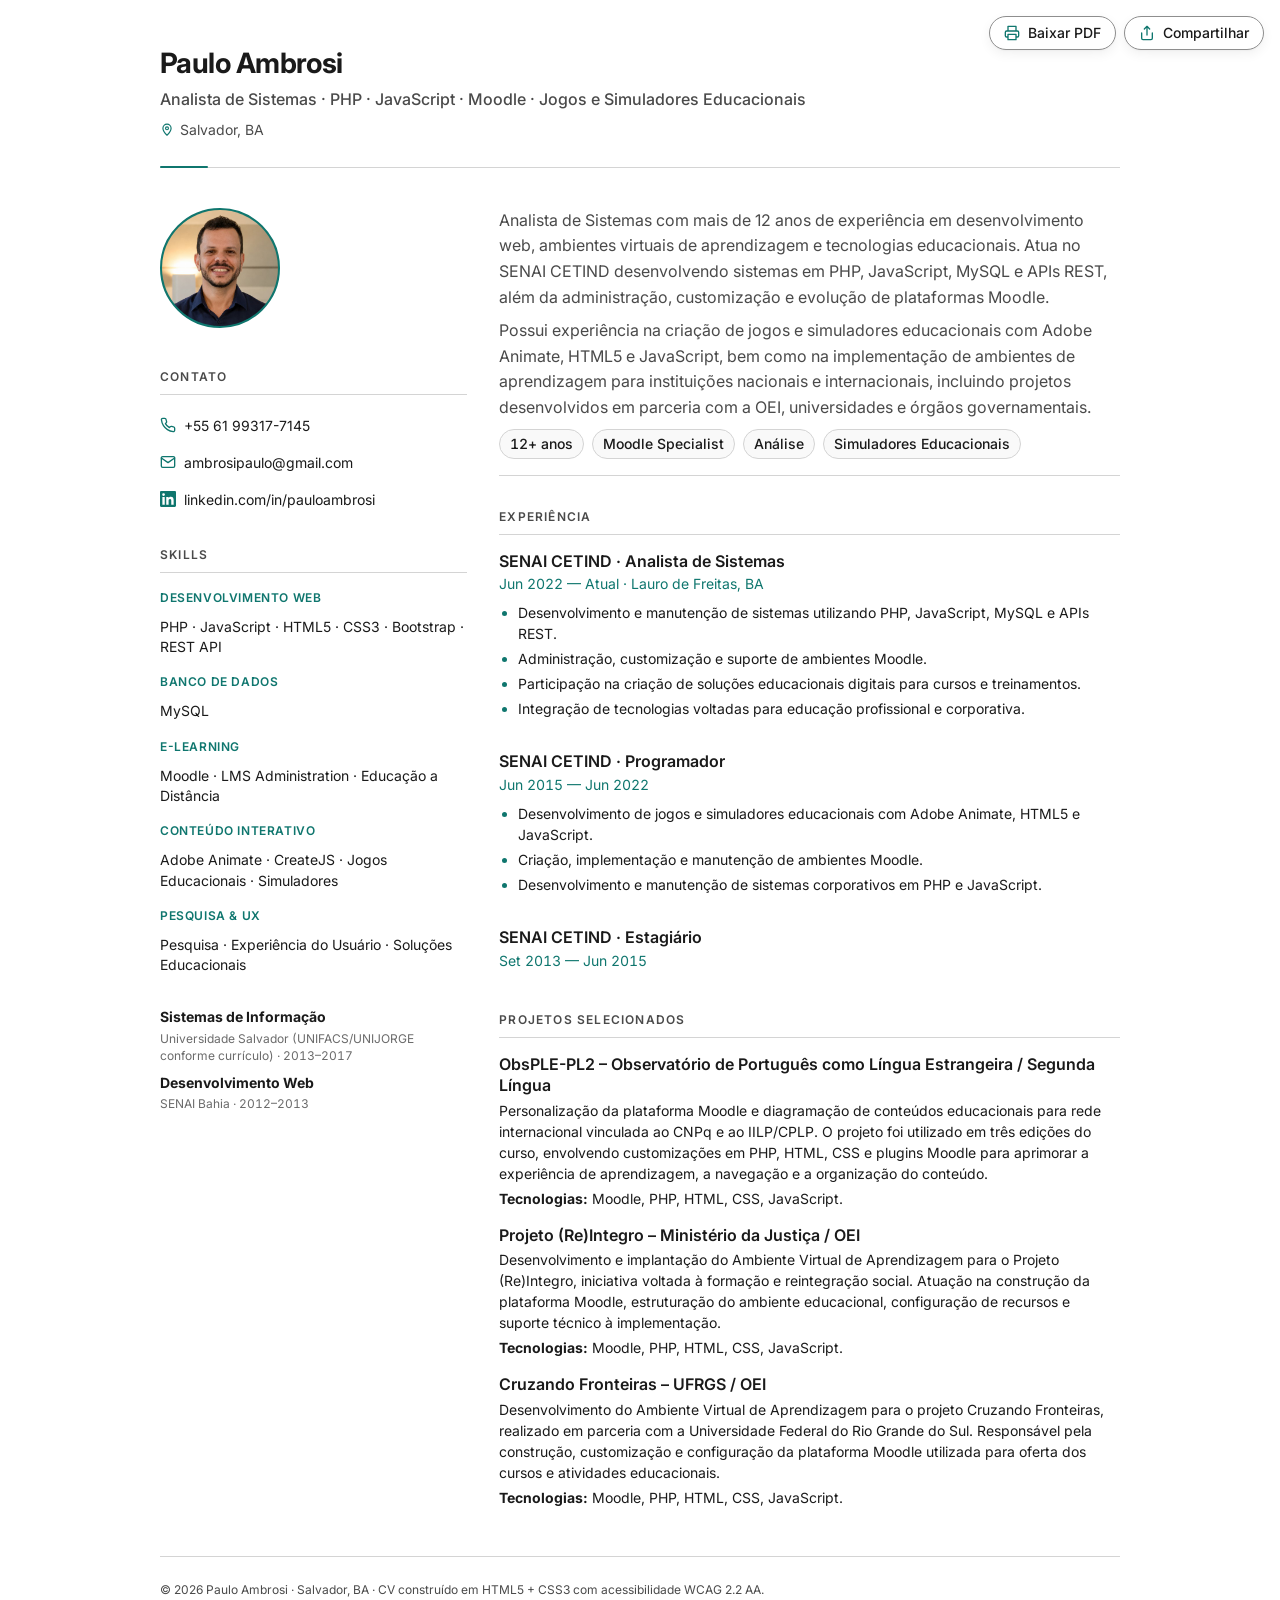
==== paulo/index.html @ 86cc9936 "commit paulo" ====
<!DOCTYPE html>
<html lang="pt-BR">

<head>
  <meta charset="UTF-8">
  <meta name="viewport" content="width=device-width, initial-scale=1">
  <title>Paulo Ambrosi — Analista de Sistemas · PHP · JavaScript · Moodle · Simuladores Educacionais</title>
  <meta name="description"
    content="Currículo de aulo Ambrosi — Analista de Sistemas · PHP · JavaScript · Moodle · Simuladores Educacionais - Salvador - Bahia">
  <meta name="author" content="Paulo Ambrosi">
  <meta name="theme-color" content="#0F766E">

  <link rel="canonical" href="https://ambrosi.top/paulo">
  <link rel="icon" type="image/svg+xml" href="assets/favicon.svg">

  <!-- Open Graph -->
  <meta property="og:type" content="profile">
  <meta property="og:title" content="Paulo Ambrosi — Analista de Sistemas · PHP · JavaScript · Moodle">
  <meta property="og:description"
    content="Analista de Sistemas especializado em desenvolvimento web, Moodle, jogos e simuladores educacionais.">
  <meta property="og:url" content="https://ambrosi.top/paulo">
  <meta property="og:image" content=https://ambrosi.top/paulo/assets/og-image.png">
  <meta property="og:image:width" content="1200">
  <meta property="og:image:height" content="630">
  <meta property="og:image:alt"
    content="Bené Aragão — Designer Sênior de Produto. UX/UI, IA aplicada e acessibilidade certificada pelo W3Cx.">
  <meta property="og:locale" content="pt_BR">
  <meta property="profile:first_name" content="Paulo">
  <meta property="profile:last_name" content="Ambrosi">

  <!-- Twitter -->
  <meta name="twitter:card" content="summary_large_image">
  <meta name="twitter:title" content="Bené Aragão — Designer Sênior de Produto">
  <meta name="twitter:description"
    content="20+ anos em UX/UI, acessibilidade certificada (W3Cx) e IA aplicada. Brasília, DF.">
  <meta name="twitter:image" content="https://ambrosi.top/paulo/assets/og-image.png">
  <meta name="twitter:image:alt" content="Paulo Ambrosi — Analista de Sistemas · PHP · JavaScript · Moodle">

  <!-- Schema.org Person -->
  <script type="application/ld+json">
  {
  "@context": "https://schema.org",
  "@type": "Person",
  "name": "Paulo Ambrosi",
  "jobTitle": "Analista de Sistemas",
  "description": "Analista de Sistemas com mais de 12 anos de experiência em PHP, JavaScript, MySQL, Moodle e tecnologias educacionais.",
  "email": "mailto:ambrosipaulo@gmail.com",
  "sameAs": [
    "https://www.linkedin.com/in/pauloambrosi"
  ],
  "address": {
    "@type": "PostalAddress",
    "addressLocality": "Salvador",
    "addressRegion": "BA",
    "addressCountry": "BR"
  },
  "knowsAbout": [
    "PHP",
    "JavaScript",
    "MySQL",
    "Moodle",
    "HTML5",
    "Adobe Animate",
    "Educação a Distância",
    "Jogos Educacionais",
    "Simuladores Educacionais",
    "REST API"
  ]
}
  </script>

  <!-- Fonts -->
  <link rel="preconnect" href="https://fonts.googleapis.com">
  <link rel="preconnect" href="https://fonts.gstatic.com" crossorigin>
  <link rel="stylesheet"
    href="https://fonts.googleapis.com/css2?family=Inter:wght@400;500;600;700&family=JetBrains+Mono:wght@400&display=swap">

  <link rel="stylesheet" href="styles.css?v=20260601">
</head>

<body>
  <a class="skip-link" href="#main-content">Pular para o conteúdo principal</a>

  <div class="page-actions">
    <button type="button" class="action-btn action-print" onclick="window.print()"
      aria-label="Imprimir ou salvar este currículo como PDF">
      <svg class="icon" aria-hidden="true" focusable="false" viewBox="0 0 24 24" width="16" height="16">
        <path fill="none" stroke="currentColor" stroke-width="2" stroke-linecap="round" stroke-linejoin="round"
          d="M6 9V2h12v7M6 18H4a2 2 0 0 1-2-2v-5a2 2 0 0 1 2-2h16a2 2 0 0 1 2 2v5a2 2 0 0 1-2 2h-2M6 14h12v8H6z" />
      </svg>
      <span>Baixar PDF</span>
    </button>

    <button type="button" class="action-btn action-share" aria-label="Compartilhar este currículo">
      <svg class="icon" aria-hidden="true" focusable="false" viewBox="0 0 24 24" width="16" height="16">
        <path fill="none" stroke="currentColor" stroke-width="2" stroke-linecap="round" stroke-linejoin="round"
          d="M4 12v8a2 2 0 0 0 2 2h12a2 2 0 0 0 2-2v-8M16 6l-4-4-4 4M12 2v13" />
      </svg>
      <span>Compartilhar</span>
    </button>

    <span class="action-feedback" id="share-feedback" role="status" aria-live="polite"></span>
  </div>

  <div class="page">
    <header class="header">
      <h1 class="header__name">
        Paulo Ambrosi
      </h1>
      <p class="header__headline">
        Analista de Sistemas · PHP · JavaScript · Moodle · Jogos e Simuladores Educacionais
      </p>
      <p class="header__location">
        <svg class="icon" aria-hidden="true" focusable="false" viewBox="0 0 24 24" width="14" height="14">
          <path fill="none" stroke="currentColor" stroke-width="2" stroke-linecap="round" stroke-linejoin="round"
            d="M12 21s-7-6.5-7-12a7 7 0 1 1 14 0c0 5.5-7 12-7 12z" />
          <circle cx="12" cy="9" r="2.5" fill="none" stroke="currentColor" stroke-width="2" />
        </svg>
        Salvador, BA
      </p>
    </header>

    <div class="layout">
      <aside class="sidebar" aria-label="Informações de contato, credenciais e formação">

        <div class="profile">
          <span class="profile__initials" aria-hidden="true">PA</span> <img class="profile__photo"
            src="assets/profile.jpg" alt="Foto de Bené Aragão" width="120" height="120" loading="eager" decoding="async"
            onerror="this.remove()">
        </div>

        <section class="block" aria-labelledby="contato-title">
          <h2 id="contato-title" class="block__title">Contato</h2>
          <ul class="contact-list">
            <li>
              <a href="tel:+5561993177145" class="contact-link">
                <svg class="icon" aria-hidden="true" focusable="false" viewBox="0 0 24 24" width="16" height="16">
                  <path fill="none" stroke="currentColor" stroke-width="2" stroke-linecap="round"
                    stroke-linejoin="round"
                    d="M22 16.92v3a2 2 0 0 1-2.18 2 19.79 19.79 0 0 1-8.63-3.07 19.5 19.5 0 0 1-6-6 19.79 19.79 0 0 1-3.07-8.67A2 2 0 0 1 4.11 2h3a2 2 0 0 1 2 1.72c.13.96.36 1.9.7 2.81a2 2 0 0 1-.45 2.11L8.09 9.91a16 16 0 0 0 6 6l1.27-1.27a2 2 0 0 1 2.11-.45c.91.34 1.85.57 2.81.7A2 2 0 0 1 22 16.92z" />
                </svg>
                <span>+55 61 99317-7145</span>
              </a>
            </li>
            <li>
              <a href="mailto:ambrosipaulo@gmail.com" class="contact-link">
                <svg class="icon" aria-hidden="true" focusable="false" viewBox="0 0 24 24" width="16" height="16">
                  <path fill="none" stroke="currentColor" stroke-width="2" stroke-linecap="round"
                    stroke-linejoin="round"
                    d="M4 4h16c1.1 0 2 .9 2 2v12c0 1.1-.9 2-2 2H4c-1.1 0-2-.9-2-2V6c0-1.1.9-2 2-2z" />
                  <polyline fill="none" stroke="currentColor" stroke-width="2" stroke-linecap="round"
                    stroke-linejoin="round" points="22,6 12,13 2,6" />
                </svg>
                <span>ambrosipaulo@gmail.com</span>
              </a>
            </li>
            <li>
              <a href="https://www.linkedin.com/in/pauloambrosi" class="contact-link" target="_blank"
                rel="noopener noreferrer" aria-label="LinkedIn de Bené Aragão (abre em nova aba)">
                <svg class="icon" aria-hidden="true" focusable="false" viewBox="0 0 24 24" width="16" height="16">
                  <path fill="currentColor"
                    d="M20.45 20.45h-3.55v-5.56c0-1.33-.03-3.04-1.85-3.04-1.85 0-2.14 1.45-2.14 2.94v5.66H9.36V9h3.41v1.56h.05c.48-.9 1.64-1.85 3.37-1.85 3.6 0 4.27 2.37 4.27 5.45v6.29zM5.34 7.43a2.06 2.06 0 1 1 0-4.13 2.06 2.06 0 0 1 0 4.13zM7.12 20.45H3.56V9h3.56v11.45zM22.22 0H1.77C.79 0 0 .77 0 1.72v20.56C0 23.23.79 24 1.77 24h20.45c.98 0 1.78-.77 1.78-1.72V1.72C24 .77 23.2 0 22.22 0z" />
                </svg>
                <span>linkedin.com/in/pauloambrosi</span>
              </a>
            </li>

          </ul>
        </section>



        <section class="block" aria-labelledby="skills-title">
          <h2 id="skills-title" class="block__title">Skills</h2>
          <dl class="skills">

            <dt>Desenvolvimento Web</dt>
            <dd>PHP · JavaScript · HTML5 · CSS3 · Bootstrap · REST API</dd>

            <dt>Banco de Dados</dt>
            <dd>MySQL</dd>

            <dt>E-learning</dt>
            <dd>Moodle · LMS Administration · Educação a Distância</dd>

            <dt>Conteúdo Interativo</dt>
            <dd>Adobe Animate · CreateJS · Jogos Educacionais · Simuladores</dd>

            <dt>Pesquisa & UX</dt>
            <dd>Pesquisa · Experiência do Usuário · Soluções Educacionais</dd>

          </dl>
        </section>


        <ul class="plain-list">


          <li>
            <strong>Sistemas de Informação</strong>
            <span class="muted">Universidade Salvador (UNIFACS/UNIJORGE conforme currículo) · 2013–2017</span>
          </li>

          <li>
            <strong>Desenvolvimento Web</strong>
            <span class="muted">SENAI Bahia · 2012–2013</span>
          </li>

        </ul>
      </aside>

      <main id="main-content" class="main" tabindex="-1">

        <section class="tagline" aria-label="Resumo profissional">
          <p>
            Analista de Sistemas com mais de 12 anos de experiência em desenvolvimento web, ambientes virtuais de
            aprendizagem e tecnologias educacionais. Atua no SENAI CETIND desenvolvendo sistemas em PHP, JavaScript,
            MySQL e APIs REST, além da administração, customização e evolução de plataformas Moodle.
          </p>

          <p>
            Possui experiência na criação de jogos e simuladores educacionais com Adobe Animate, HTML5 e JavaScript, bem
            como na implementação de ambientes de aprendizagem para instituições nacionais e internacionais, incluindo
            projetos desenvolvidos em parceria com a OEI, universidades e órgãos governamentais.
          </p>
          <p class="tagline__highlights">
            <span>12+ anos</span>
            <span aria-hidden="true" class="tagline__sep">·</span>
            <span>Moodle Specialist</span>
             <span aria-hidden="true" class="tagline__sep">·</span>
            <span>Análise</span>
            <span aria-hidden="true" class="tagline__sep">·</span>
            <span>Simuladores Educacionais</span>
          </p>
        </section>

        <section class="experience" aria-labelledby="experiencia-title">
          <h2 id="experiencia-title" class="section-title">Experiência</h2>

          <article class="job">
            <header class="job__header">
              <h3 class="job__title">
                SENAI CETIND · Analista de Sistemas
              </h3>

              <p class="job__meta">
                Jun 2022 — Atual · Lauro de Freitas, BA
              </p>
            </header>

            <ul class="job__bullets">
              <li>Desenvolvimento e manutenção de sistemas utilizando PHP, JavaScript, MySQL e APIs REST.</li>
              <li>Administração, customização e suporte de ambientes Moodle.</li>
              <li>Participação na criação de soluções educacionais digitais para cursos e treinamentos.</li>
              <li>Integração de tecnologias voltadas para educação profissional e corporativa.</li>
            </ul>
          </article>

          <article class="job">
            <header class="job__header">
              <h3 class="job__title">
                SENAI CETIND · Programador
              </h3>

              <p class="job__meta">
                Jun 2015 — Jun 2022
              </p>
            </header>

            <ul class="job__bullets">
              <li>Desenvolvimento de jogos e simuladores educacionais com Adobe Animate, HTML5 e JavaScript.</li>
              <li>Criação, implementação e manutenção de ambientes Moodle.</li>
              <li>Desenvolvimento e manutenção de sistemas corporativos em PHP e JavaScript.</li>
            </ul>
          </article>

          <article class="job">
            <header class="job__header">
              <h3 class="job__title">
                SENAI CETIND · Estagiário
              </h3>

              <p class="job__meta">
                Set 2013 — Jun 2015
              </p>
            </header>
          </article>


        </section>

        <section class="projects" aria-labelledby="projetos-title">
          <h2 id="projetos-title" class="section-title">Projetos Selecionados</h2>

          <article class="project">
            <h3 class="project__title">
              ObsPLE-PL2 – Observatório de Português como Língua Estrangeira / Segunda Língua
            </h3>

            <p>
              Personalização da plataforma Moodle e diagramação de conteúdos educacionais para rede internacional
              vinculada ao CNPq e ao IILP/CPLP. O projeto foi utilizado em três edições do curso, envolvendo
              customizações em PHP, HTML, CSS e plugins Moodle para aprimorar a experiência de aprendizagem, a navegação
              e a organização do conteúdo.
            </p>

            <p>
              <strong>Tecnologias:</strong> Moodle, PHP, HTML, CSS, JavaScript.
            </p>
          </article>

          <article class="project">
            <h3 class="project__title">
              Projeto (Re)Integro – Ministério da Justiça / OEI
            </h3>

            <p>
              Desenvolvimento e implantação do Ambiente Virtual de Aprendizagem para o Projeto (Re)Integro, iniciativa
              voltada à formação e reintegração social. Atuação na construção da plataforma Moodle, estruturação do
              ambiente educacional, configuração de recursos e suporte técnico à implementação.
            </p>

            <p>
              <strong>Tecnologias:</strong> Moodle, PHP, HTML, CSS, JavaScript.
            </p>
          </article>

          <article class="project">
            <h3 class="project__title">
              Cruzando Fronteiras – UFRGS / OEI
            </h3>

            <p>
              Desenvolvimento do Ambiente Virtual de Aprendizagem para o projeto Cruzando Fronteiras, realizado em
              parceria com a Universidade Federal do Rio Grande do Sul. Responsável pela construção, customização e
              configuração da plataforma Moodle utilizada para oferta dos cursos e atividades educacionais.
            </p>

            <p>
              <strong>Tecnologias:</strong> Moodle, PHP, HTML, CSS, JavaScript.
            </p>
          </article>
        </section>


      </main>
    </div>

    <footer class="footer">
      <p>© <span id="year">2026</span> Paulo Ambrosi · Salvador, BA · CV construído em HTML5 + CSS3 com acessibilidade
        WCAG 2.2 AA.</p>
    </footer>
  </div>

  <script>
    document.getElementById('year').textContent = new Date().getFullYear();

    // Compartilhar: Web Share API nativo, com fallback para copiar o link.
    (function () {
      var btn = document.querySelector('.action-share');
      var feedback = document.getElementById('share-feedback');
      if (!btn || !feedback) return;
      var timer;

      function announce(msg) {
        feedback.textContent = msg;
        feedback.classList.add('is-visible');
        clearTimeout(timer);
        timer = setTimeout(function () {
          feedback.classList.remove('is-visible');
        }, 3000);
      }

      btn.addEventListener('click', function () {
        var url = window.location.href;
        var data = { title: document.title, text: 'Currículo de Paulo Ambrosi', url: url };

        if (navigator.share) {
          navigator.share(data).catch(function () { /* usuário cancelou */ });
          return;
        }
        if (navigator.clipboard && navigator.clipboard.writeText) {
          navigator.clipboard.writeText(url).then(
            function () { announce('Link copiado!'); },
            function () { announce('Copie o link na barra de endereços'); }
          );
          return;
        }
        announce('Copie o link na barra de endereços');
      });
    })();
  </script>

  <!-- Cloudflare Web Analytics · cookieless, sem banner LGPD -->

</body>

</html>
---- paulo/styles.css ----
/* =============================================================
   Bené Aragão · CV
   HTML5 + CSS3 puro, sem dependências.
   Sistema de tokens via CSS variables · WCAG 2.2 AA validado.
   ============================================================= */

:root {
  /* Cores — contraste validado sobre #FFFFFF (WebAIM / WCAG 1.4.3) */
  --ink-primary:   #1A1A1A; /* 17.40:1 vs #FFF — AAA */
  --ink-secondary: #4A4A4A; /* 8.86:1 vs #FFF — AAA */
  --ink-tertiary:  #6B6B6B; /* 5.33:1 vs #FFF — AA, meta-info legível */
  --accent:        #0F766E; /* teal · 5.47:1 vs #FFF — AA normal text */
  --bg:            #FFFFFF;
  --bg-subtle:     #F9F9F9;
  --border:        #D4D4D4; /* 1.48:1 — APENAS divisores decorativos (isentos de 1.4.11) */
  --border-strong: #8E8E8E; /* 3.28:1 vs #FFF — bordas de componentes interativos (1.4.11 AA) */

  /* Tipografia */
  --font-sans: 'Inter', -apple-system, BlinkMacSystemFont, 'Segoe UI', system-ui, sans-serif;
  --font-mono: 'JetBrains Mono', 'IBM Plex Mono', Consolas, monospace;

  /* Tamanhos */
  --text-xs:   0.75rem;   /* 12 */
  --text-sm:   0.875rem;  /* 14 */
  --text-base: 1rem;      /* 16 */
  --text-lg:   1.125rem;  /* 18 */
  --text-xl:   1.5rem;    /* 24 */
  --text-2xl:  1.75rem;   /* 28 */

  /* Espaçamento — baseline 8pt */
  --space-1:  0.5rem;
  --space-2:  1rem;
  --space-3:  1.5rem;
  --space-4:  2rem;
  --space-5:  2.5rem;
  --space-6:  3rem;
  --space-8:  4rem;
  --space-16: 8rem;

  /* Bordas */
  --radius-sm: 4px;
  --radius-md: 8px;

  /* Layout */
  --container-max: 1024px;
  --sidebar-ratio: 32%;
  --main-ratio:    64%;
  --gap:           var(--space-4);
}

/* Reset enxuto ============================================== */
*,
*::before,
*::after { box-sizing: border-box; }

html { -webkit-text-size-adjust: 100%; }

body {
  margin: 0;
  font-family: var(--font-sans);
  font-size: var(--text-base);
  line-height: 1.5;
  color: var(--ink-primary);
  background: var(--bg);
  -webkit-font-smoothing: antialiased;
  -moz-osx-font-smoothing: grayscale;
  text-rendering: optimizeLegibility;
  font-feature-settings: "kern" 1, "liga" 1, "calt" 1;
  font-kerning: normal;
}

/* Numerais tabulares em metadados (datas, contagens) */
.job__meta,
.badge__meta,
.muted,
.tagline__highlights {
  font-feature-settings: "tnum" 1, "kern" 1;
  font-variant-numeric: tabular-nums;
}

img, svg { display: block; max-width: 100%; }

a {
  color: var(--accent);
  text-decoration-thickness: 1px;
  text-underline-offset: 2px;
}
a:hover { text-decoration-thickness: 2px; }

ul { padding: 0; margin: 0; list-style: none; }

/* Foco visível padronizado ================================= */
:focus { outline: 2px solid var(--accent); outline-offset: 2px; }
:focus:not(:focus-visible) { outline: none; }
:focus-visible {
  outline: 2px solid var(--accent);
  outline-offset: 2px;
  border-radius: var(--radius-sm);
}

/* Utilidades ================================================ */
.visually-hidden {
  position: absolute;
  width: 1px; height: 1px;
  margin: -1px; padding: 0;
  overflow: hidden;
  clip: rect(0 0 0 0);
  white-space: nowrap;
  border: 0;
}

.muted { color: var(--ink-tertiary); }

/* Skip link ================================================= */
.skip-link {
  position: absolute;
  top: -100px;
  left: var(--space-2);
  background: var(--accent);
  color: #FFFFFF;
  padding: var(--space-1) var(--space-2);
  border-radius: var(--radius-sm);
  font-weight: 600;
  text-decoration: none;
  z-index: 1000;
  transition: top 0.15s ease-in;
}
.skip-link:focus {
  top: var(--space-1);
  outline: 3px solid var(--ink-primary);
  outline-offset: 2px;
}

/* Botões de ação flutuantes (PDF + compartilhar) ====== */
.page-actions {
  position: fixed;
  top: var(--space-2);
  right: var(--space-2);
  z-index: 100;
  display: flex;
  gap: var(--space-1);
}
.action-btn {
  display: inline-flex;
  align-items: center;
  gap: 0.5rem;
  padding: 0.5rem 0.875rem;
  background: var(--bg);
  color: var(--ink-primary);
  border: 1px solid var(--border-strong);
  border-radius: 999px;
  font-family: var(--font-sans);
  font-size: var(--text-sm);
  font-weight: 500;
  line-height: 1;
  cursor: pointer;
  box-shadow: 0 1px 2px rgba(0,0,0,0.04), 0 4px 12px rgba(0,0,0,0.06);
  transition: transform 0.12s ease, box-shadow 0.12s ease, border-color 0.12s ease, color 0.12s ease;
}
.action-btn:hover {
  transform: translateY(-1px);
  border-color: var(--accent);
  color: var(--accent);
  box-shadow: 0 2px 4px rgba(0,0,0,0.06), 0 8px 20px rgba(0,0,0,0.08);
}
.action-btn:active {
  transform: translateY(0);
}
.action-btn:focus-visible {
  outline: 2px solid var(--accent);
  outline-offset: 3px;
}
.action-btn .icon {
  color: var(--accent);
  flex-shrink: 0;
}

/* Feedback acessível do compartilhar (toast) */
.action-feedback {
  position: absolute;
  top: calc(100% + var(--space-1));
  right: 0;
  white-space: nowrap;
  background: var(--ink-primary);
  color: #FFFFFF;
  font-size: var(--text-xs);
  font-weight: 500;
  padding: 0.35rem 0.6rem;
  border-radius: var(--radius-sm);
  opacity: 0;
  transform: translateY(-4px);
  transition: opacity 0.15s ease, transform 0.15s ease;
  pointer-events: none;
}
.action-feedback.is-visible {
  opacity: 1;
  transform: translateY(0);
}

/* Container ================================================= */
.page {
  max-width: var(--container-max);
  margin: 0 auto;
  padding: var(--space-6) var(--space-4);
}

/* Header ==================================================== */
.header {
  position: relative;
  margin-bottom: var(--space-5);
  padding-bottom: var(--space-3);
  border-bottom: 1px solid var(--border);
}

/* Microdecoração: acento curto sobre a borda inferior */
.header::after {
  content: "";
  position: absolute;
  left: 0;
  bottom: -1px;
  width: 48px;
  height: 2px;
  background: var(--accent);
  border-radius: 2px;
}

.header__name {
  font-size: var(--text-2xl);
  font-weight: 700;
  letter-spacing: -0.02em;
  line-height: 1.1;
  margin: 0 0 var(--space-1);
  color: var(--ink-primary);
  font-feature-settings: "kern" 1, "ss01" 1;
}

.header__nickname {
  font-weight: 400;
  color: var(--ink-tertiary);
  margin-left: var(--space-1);
  font-size: var(--text-lg);
  letter-spacing: 0;
}

.header__headline {
  font-size: var(--text-base);
  font-weight: 500;
  color: var(--ink-secondary);
  margin: 0 0 var(--space-1);
}

.header__location {
  display: inline-flex;
  align-items: center;
  gap: 0.4em;
  font-size: var(--text-sm);
  color: var(--ink-secondary);
  margin: 0;
}

.header__location .icon { color: var(--accent); }

/* Layout 2 colunas ========================================= */
.layout {
  display: grid;
  grid-template-columns: var(--sidebar-ratio) 1fr;
  gap: var(--gap);
  align-items: start;
}

/* Sidebar =================================================== */
.sidebar {
  display: flex;
  flex-direction: column;
  gap: var(--space-4);
}

/* Profile (foto/avatar) ==================================== */
.profile {
  position: relative;
  width: 120px;
  height: 120px;
  border-radius: 50%;
  border: 2px solid var(--accent);
  background: var(--accent);
  overflow: hidden;
  display: flex;
  align-items: center;
  justify-content: center;
  margin: 0 0 var(--space-1);
  flex-shrink: 0;
}

.profile__initials {
  font-size: 2.5rem;
  font-weight: 600;
  letter-spacing: -0.02em;
  color: #FFFFFF;
  line-height: 1;
  user-select: none;
}

.profile__photo {
  position: absolute;
  inset: 0;
  width: 100%;
  height: 100%;
  object-fit: cover;
  display: block;
}

.block {
  margin: 0;
}

.block__title {
  font-size: var(--text-xs);
  font-weight: 600;
  text-transform: uppercase;
  letter-spacing: 0.1em;
  color: var(--ink-secondary);
  margin: 0 0 var(--space-2);
  padding-bottom: var(--space-1);
  border-bottom: 1px solid var(--border);
}

/* Contact list ============================================= */
.contact-list {
  display: flex;
  flex-direction: column;
  gap: var(--space-1);
}

.contact-link {
  display: inline-flex;
  align-items: center;
  gap: 0.6em;
  font-size: var(--text-sm);
  color: var(--ink-primary);
  text-decoration: none;
  padding: 4px 0;
  word-break: break-word;
}
.contact-link .icon {
  color: var(--accent);
  flex-shrink: 0;
}
.contact-link:hover span,
.contact-link:focus span {
  text-decoration: underline;
  text-underline-offset: 2px;
}

/* W3Cx badge =============================================== */
.badge {
  position: relative;
  border: 1px solid var(--accent);
  background: linear-gradient(180deg, var(--bg) 0%, var(--bg-subtle) 100%);
  padding: var(--space-2);
  border-radius: var(--radius-md);
  text-align: left;
  box-shadow: 0 1px 0 rgba(15, 118, 110, 0.04), inset 0 0 0 1px rgba(15, 118, 110, 0.04);
}

.badge__top {
  display: flex;
  align-items: center;
  gap: 0.5em;
  margin: 0 0 var(--space-1);
}

.badge__check {
  color: #FFFFFF;
  background: var(--accent);
  border-radius: 50%;
  padding: 2px;
  width: 18px;
  height: 18px;
  flex-shrink: 0;
  box-sizing: border-box;
}

.badge__label {
  font-size: var(--text-sm);
  font-weight: 600;
  color: var(--accent);
  letter-spacing: 0.05em;
}

.badge__code {
  font-family: var(--font-mono);
  font-size: var(--text-xs);
  color: var(--ink-secondary);
  margin: 0;
}

.badge__name {
  font-size: var(--text-sm);
  font-weight: 600;
  color: var(--ink-primary);
  margin: 4px 0 0;
}

.badge__meta {
  font-size: var(--text-xs);
  color: var(--ink-secondary);
  margin: 4px 0 0;
}

/* Skills (dl) ============================================== */
.skills {
  margin: 0;
  display: flex;
  flex-direction: column;
  gap: var(--space-1);
}

.skills dt {
  font-size: var(--text-xs);
  font-weight: 600;
  color: var(--accent);
  text-transform: uppercase;
  letter-spacing: 0.05em;
  margin-top: var(--space-1);
}
.skills dt:first-child { margin-top: 0; }

.skills dd {
  margin: 2px 0 0;
  font-size: var(--text-sm);
  line-height: 1.45;
  color: var(--ink-primary);
}

/* Plain list (cert / formação) ============================ */
.plain-list {
  display: flex;
  flex-direction: column;
  gap: var(--space-1);
}

.plain-list li {
  font-size: var(--text-sm);
  line-height: 1.45;
  color: var(--ink-primary);
}

.plain-list .muted {
  display: block;
  font-size: var(--text-xs);
  margin-top: 2px;
}

/* Main ===================================================== */
.main {
  display: flex;
  flex-direction: column;
  gap: var(--space-4);
}
.main:focus { outline: none; }

.tagline {
  font-size: var(--text-base);
  line-height: 1.6;
  color: var(--ink-secondary);
  padding: 0 0 var(--space-2);
  border-bottom: 1px solid var(--border);
}
.tagline p { margin: 0; }
.tagline p + p { margin-top: var(--space-1); }

.tagline__highlights {
  font-size: var(--text-sm);
  font-weight: 500;
  color: var(--ink-secondary);
  display: flex;
  flex-wrap: wrap;
  align-items: center;
  gap: 0.6em;
  line-height: 1.5;
  margin-top: var(--space-2);
}

.tagline__highlights > span:not(.tagline__sep) {
  display: inline-flex;
  align-items: center;
  padding: 0.25em 0.7em;
  background: var(--bg-subtle);
  border: 1px solid var(--border);
  border-radius: 999px;
  color: var(--ink-primary);
  font-weight: 500;
  white-space: nowrap;
}

.tagline__sep {
  display: none;
}

.section-title {
  font-size: var(--text-xs);
  font-weight: 600;
  text-transform: uppercase;
  letter-spacing: 0.1em;
  color: var(--ink-secondary);
  margin: 0 0 var(--space-2);
  padding-bottom: var(--space-1);
  border-bottom: 1px solid var(--border);
}

/* Experience =============================================== */
.experience {
  display: flex;
  flex-direction: column;
}

.job {
  margin-bottom: var(--space-3);
}
.job:last-child { margin-bottom: 0; }

.job__header { margin-bottom: var(--space-1); }

.job__title {
  font-size: var(--text-base);
  font-weight: 600;
  color: var(--ink-primary);
  margin: 0 0 2px;
  line-height: 1.3;
}

.job__sub {
  font-weight: 400;
  color: var(--ink-secondary);
}

.job__meta {
  font-size: var(--text-sm);
  color: var(--accent);
  margin: 0;
}

.job__bullets {
  list-style: disc;
  padding-left: 1.2em;
  margin: var(--space-1) 0;
}

.job__bullets li {
  font-size: var(--text-sm);
  line-height: 1.5;
  color: var(--ink-primary);
  margin-bottom: 4px;
}
.job__bullets li::marker { color: var(--accent); }

.job__stack {
  font-size: var(--text-xs);
  color: var(--ink-secondary);
  margin: var(--space-1) 0 0;
  font-family: var(--font-mono);
  line-height: 1.5;
}

.job__highlights {
  font-size: var(--text-sm);
  color: var(--ink-secondary);
  margin: var(--space-1) 0 0;
  line-height: 1.5;
}
.job__highlights .job__stack-label {
  color: var(--accent);
}

.job__stack-label {
  font-weight: 600;
  text-transform: uppercase;
  letter-spacing: 0.05em;
  color: var(--ink-secondary);
  margin-right: 4px;
}

/* Projects ================================================= */
.project {
  margin-bottom: var(--space-2);
}
.project:last-child { margin-bottom: 0; }

.project__title {
  font-size: var(--text-base);
  font-weight: 600;
  color: var(--ink-primary);
  margin: 0 0 2px;
  line-height: 1.3;
}

.project__title a {
  font-family: var(--font-mono);
  font-size: var(--text-sm);
  font-weight: 400;
  color: var(--accent);
}

.project p {
  font-size: var(--text-sm);
  line-height: 1.5;
  color: var(--ink-primary);
  margin: 4px 0 0;
}

/* Earlier career =========================================== */
.earlier__list {
  display: flex;
  flex-direction: column;
  gap: 4px;
}

.earlier__list li {
  font-size: var(--text-sm);
  line-height: 1.4;
  color: var(--ink-primary);
}

/* Footer =================================================== */
.footer {
  margin-top: var(--space-6);
  padding-top: var(--space-3);
  border-top: 1px solid var(--border);
  font-size: var(--text-xs);
  color: var(--ink-secondary);
}
.footer p { margin: 0; }

/* Responsive ================================================ */
@media (max-width: 768px) {
  .page { padding: var(--space-4) var(--space-2); }

  .header__name { font-size: var(--text-xl); }
  .header__nickname { font-size: var(--text-base); }

  .layout {
    grid-template-columns: 1fr;
    gap: var(--space-4);
  }

  .sidebar {
    order: -1;
    padding-bottom: var(--space-3);
    border-bottom: 1px solid var(--border);
  }

  .badge { text-align: left; }
}

/* Reduce motion ============================================= */
@media (prefers-reduced-motion: reduce) {
  *,
  *::before,
  *::after {
    transition: none !important;
    animation: none !important;
  }
}

/* PRINT — gera PDF em 1 página A4 via Ctrl/Cmd+P ============ */
@media print {
  @page {
    size: A4;
    margin: 10mm 10mm 8mm 10mm;
  }

  /* Esconde elementos interativos no PDF */
  .page-actions,
  .skip-link {
    display: none !important;
  }

  :root {
    /* Escala compacta para caber em 1 página A4 */
    --text-xs:   7.5pt;
    --text-sm:   8pt;
    --text-base: 8.5pt;
    --text-lg:   10pt;
    --text-xl:   12pt;
    --text-2xl:  16pt;

    --space-1: 3pt;
    --space-2: 5pt;
    --space-3: 7pt;
    --space-4: 9pt;
    --space-5: 10pt;
    --space-6: 11pt;
  }

  html, body {
    background: #FFFFFF !important;
    color: #000000;
    -webkit-print-color-adjust: exact;
    print-color-adjust: exact;
  }

  body {
    font-size: 8.5pt;
    line-height: 1.35;
  }

  .skip-link { display: none !important; }
  .no-print  { display: none !important; }

  .page {
    max-width: 100%;
    margin: 0;
    padding: 0;
  }

  /* Mantém o layout 2 colunas na impressão */
  .layout {
    display: grid;
    grid-template-columns: 30% 1fr;
    gap: 12pt;
    align-items: start;
  }

  /* Anti page-break para itens importantes */
  .job, .project, .badge, .block {
    break-inside: avoid;
    page-break-inside: avoid;
  }

  /* Header compactado */
  .header {
    margin-bottom: 6pt;
    padding-bottom: 4pt;
  }
  .header__name { margin: 0 0 2pt; }
  .header__headline { margin: 0 0 2pt; }

  /* Tagline compactada */
  .tagline {
    padding: 5pt 0;
    line-height: 1.4;
  }

  /* Foto compactada no print */
  .profile {
    width: 70pt;
    height: 70pt;
    border-width: 1.2pt;
    margin: 0 auto 4pt;
  }
  .profile__initials { font-size: 24pt; }

  /* Highlights inline no print — sem chips, sem fundo */
  .tagline__highlights {
    font-size: 8pt;
    margin-top: 3pt;
    gap: 0.4em;
  }
  .tagline__highlights > span:not(.tagline__sep) {
    padding: 0;
    background: transparent;
    border: 0;
    border-radius: 0;
  }
  .tagline__sep {
    display: inline;
    color: #000;
    font-weight: 400;
  }

  /* Header: ocultar microdecoração no print */
  .header::after { display: none; }

  /* Badge check: simplificado no print */
  .badge__check {
    background: transparent;
    color: #000;
    padding: 0;
    width: auto;
    height: auto;
  }
  .badge {
    background: #F4F4F4 !important;
    box-shadow: none;
  }

  /* Sidebar: gap menor entre blocos */
  .sidebar { gap: 8pt; }
  .block__title {
    margin: 0 0 4pt;
    padding-bottom: 2pt;
  }
  .contact-list { gap: 1pt; }
  .contact-link { padding: 1pt 0; }
  .skills { gap: 2pt; }
  .skills dt { margin-top: 3pt; }
  .skills dd { margin: 1pt 0 0; line-height: 1.3; }
  .plain-list { gap: 2pt; }
  .plain-list li { line-height: 1.3; }

  /* Selo W3Cx compacto mas visível */
  .badge {
    border: 1.2pt solid var(--accent);
    background: #F4F4F4;
    padding: 6pt 8pt;
  }
  .badge__top { margin: 0 0 2pt; }
  .badge__code, .badge__name, .badge__meta { margin-top: 1pt; }

  /* Main: spacing reduzido */
  .main { gap: 7pt; }
  .job { margin-bottom: 7pt; }
  .job__header { margin-bottom: 2pt; }
  .job__bullets { margin: 3pt 0; padding-left: 14pt; }
  .job__bullets li { margin-bottom: 1pt; line-height: 1.35; }
  .job__stack { margin: 3pt 0 0; }
  .project { margin-bottom: 5pt; }
  .project p { margin: 2pt 0 0; line-height: 1.35; }
  .earlier__list { gap: 2pt; }
  .earlier__list li { line-height: 1.3; }

  .footer {
    margin-top: 8pt;
    padding-top: 4pt;
    font-size: 7pt;
  }

  /* Links: cor preta, sem sublinhado */
  a {
    color: #000000;
    text-decoration: none;
  }

  /* Não duplica URL — o texto já é a URL nos contatos e projetos */
  a[href^="http"]::after { content: ""; }

  /* Ícones SVG mantidos */
  .icon { color: var(--accent) !important; }
}

/* =============================================================
   Acessibilidade — preferências do usuário
   ============================================================= */

/* Reduz movimento para usuários com sensibilidade vestibular */
@media (prefers-reduced-motion: reduce) {
  *,
  *::before,
  *::after {
    animation-duration: 0.01ms !important;
    animation-iteration-count: 1 !important;
    transition-duration: 0.01ms !important;
    scroll-behavior: auto !important;
  }
}

/* Modo de alto contraste do Windows (forced-colors) */
@media (forced-colors: active) {
  :root {
    --accent: CanvasText;
    --ink-primary: CanvasText;
    --ink-secondary: CanvasText;
    --ink-tertiary: GrayText;
    --border: CanvasText;
    --bg: Canvas;
    --bg-subtle: Canvas;
  }

  .icon { color: CanvasText !important; }
  .action-feedback { background: Canvas; color: CanvasText; border: 1px solid CanvasText; }
  .skip-link { background: Canvas; color: CanvasText; border: 2px solid CanvasText; }
  .badge { background: Canvas; }
  .profile { background: Canvas; }
  .profile__initials { color: CanvasText; }
  a { color: LinkText; }
  a:visited { color: VisitedText; }
  :focus-visible { outline: 2px solid Highlight; outline-offset: 2px; }
}
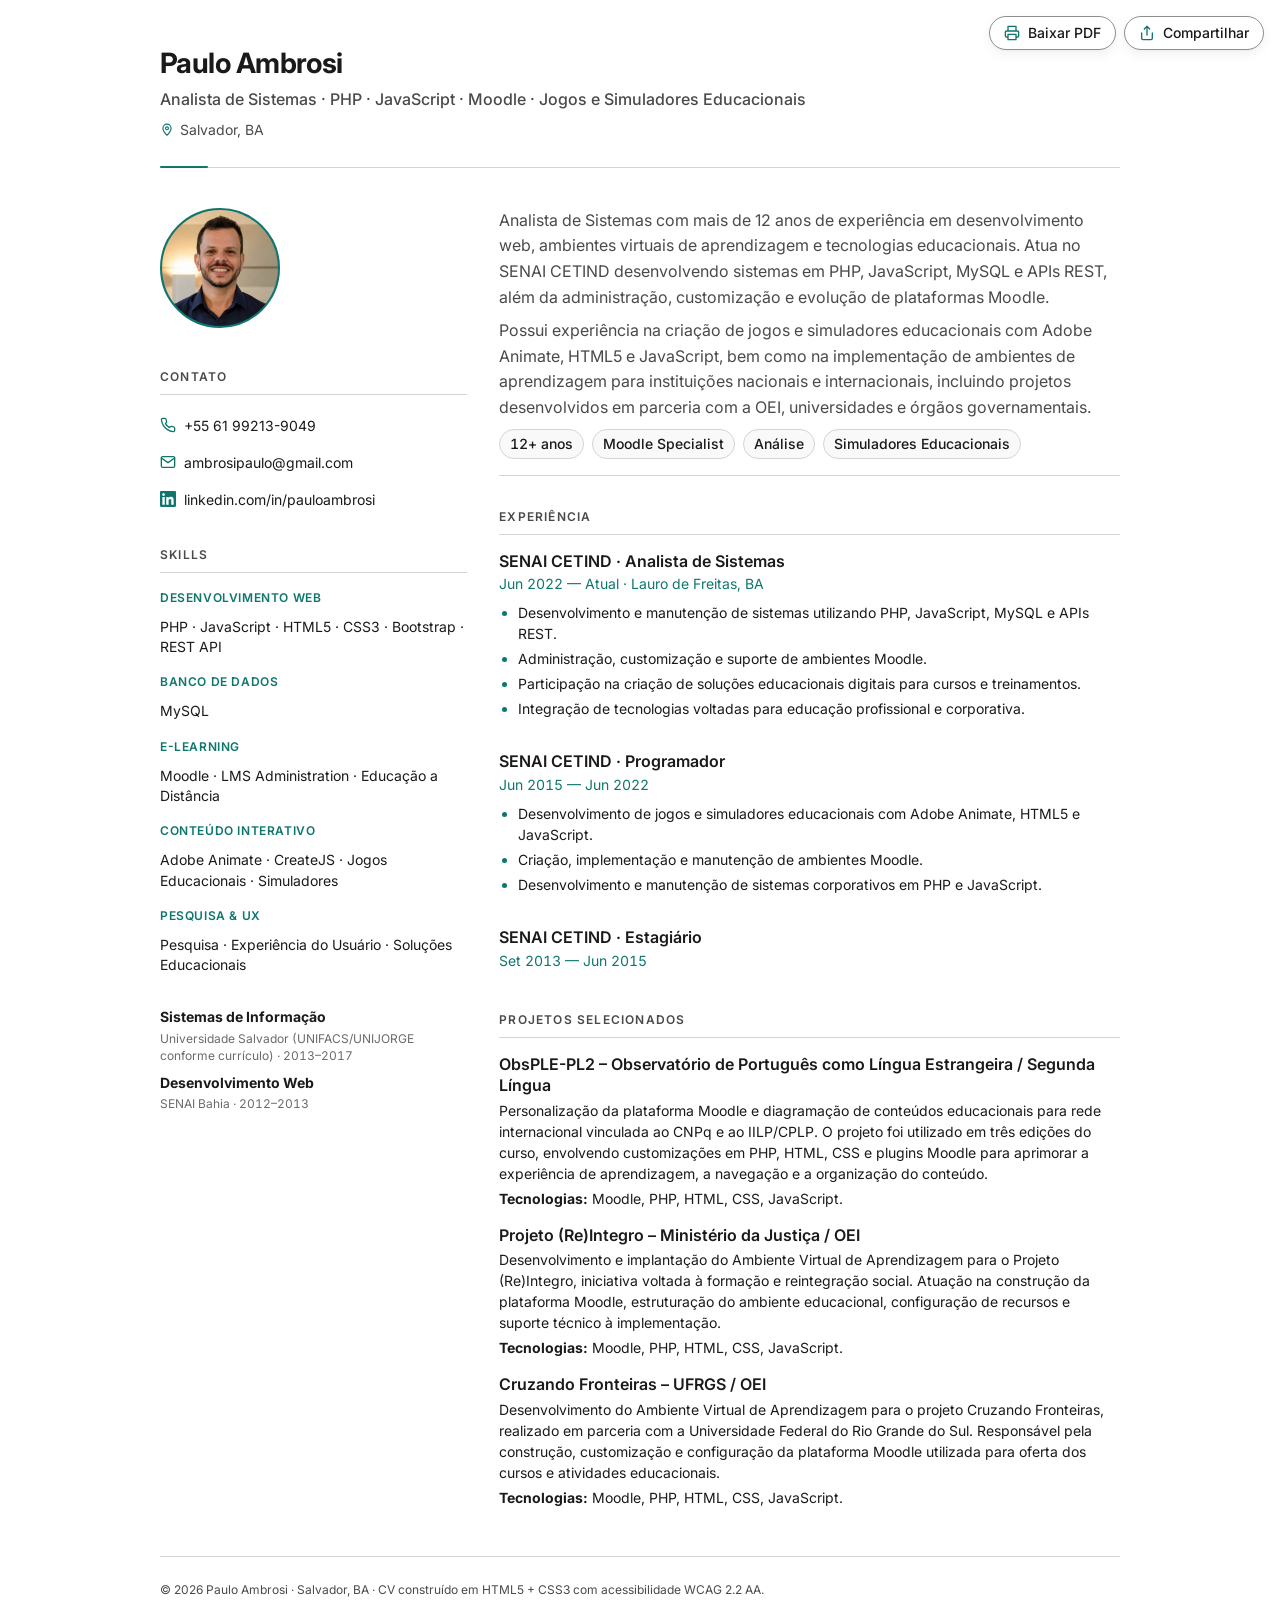
==== commit 1e59fbe4: "telefone" ====
--- a/paulo/index.html
+++ b/paulo/index.html
@@ -133,13 +133,13 @@
           <h2 id="contato-title" class="block__title">Contato</h2>
           <ul class="contact-list">
             <li>
-              <a href="tel:+5561993177145" class="contact-link">
+              <a href="tel:++5571992139049" class="contact-link">
                 <svg class="icon" aria-hidden="true" focusable="false" viewBox="0 0 24 24" width="16" height="16">
                   <path fill="none" stroke="currentColor" stroke-width="2" stroke-linecap="round"
                     stroke-linejoin="round"
                     d="M22 16.92v3a2 2 0 0 1-2.18 2 19.79 19.79 0 0 1-8.63-3.07 19.5 19.5 0 0 1-6-6 19.79 19.79 0 0 1-3.07-8.67A2 2 0 0 1 4.11 2h3a2 2 0 0 1 2 1.72c.13.96.36 1.9.7 2.81a2 2 0 0 1-.45 2.11L8.09 9.91a16 16 0 0 0 6 6l1.27-1.27a2 2 0 0 1 2.11-.45c.91.34 1.85.57 2.81.7A2 2 0 0 1 22 16.92z" />
                 </svg>
-                <span>+55 61 99317-7145</span>
+                <span>+55 61 99213-9049</span>
               </a>
             </li>
             <li>
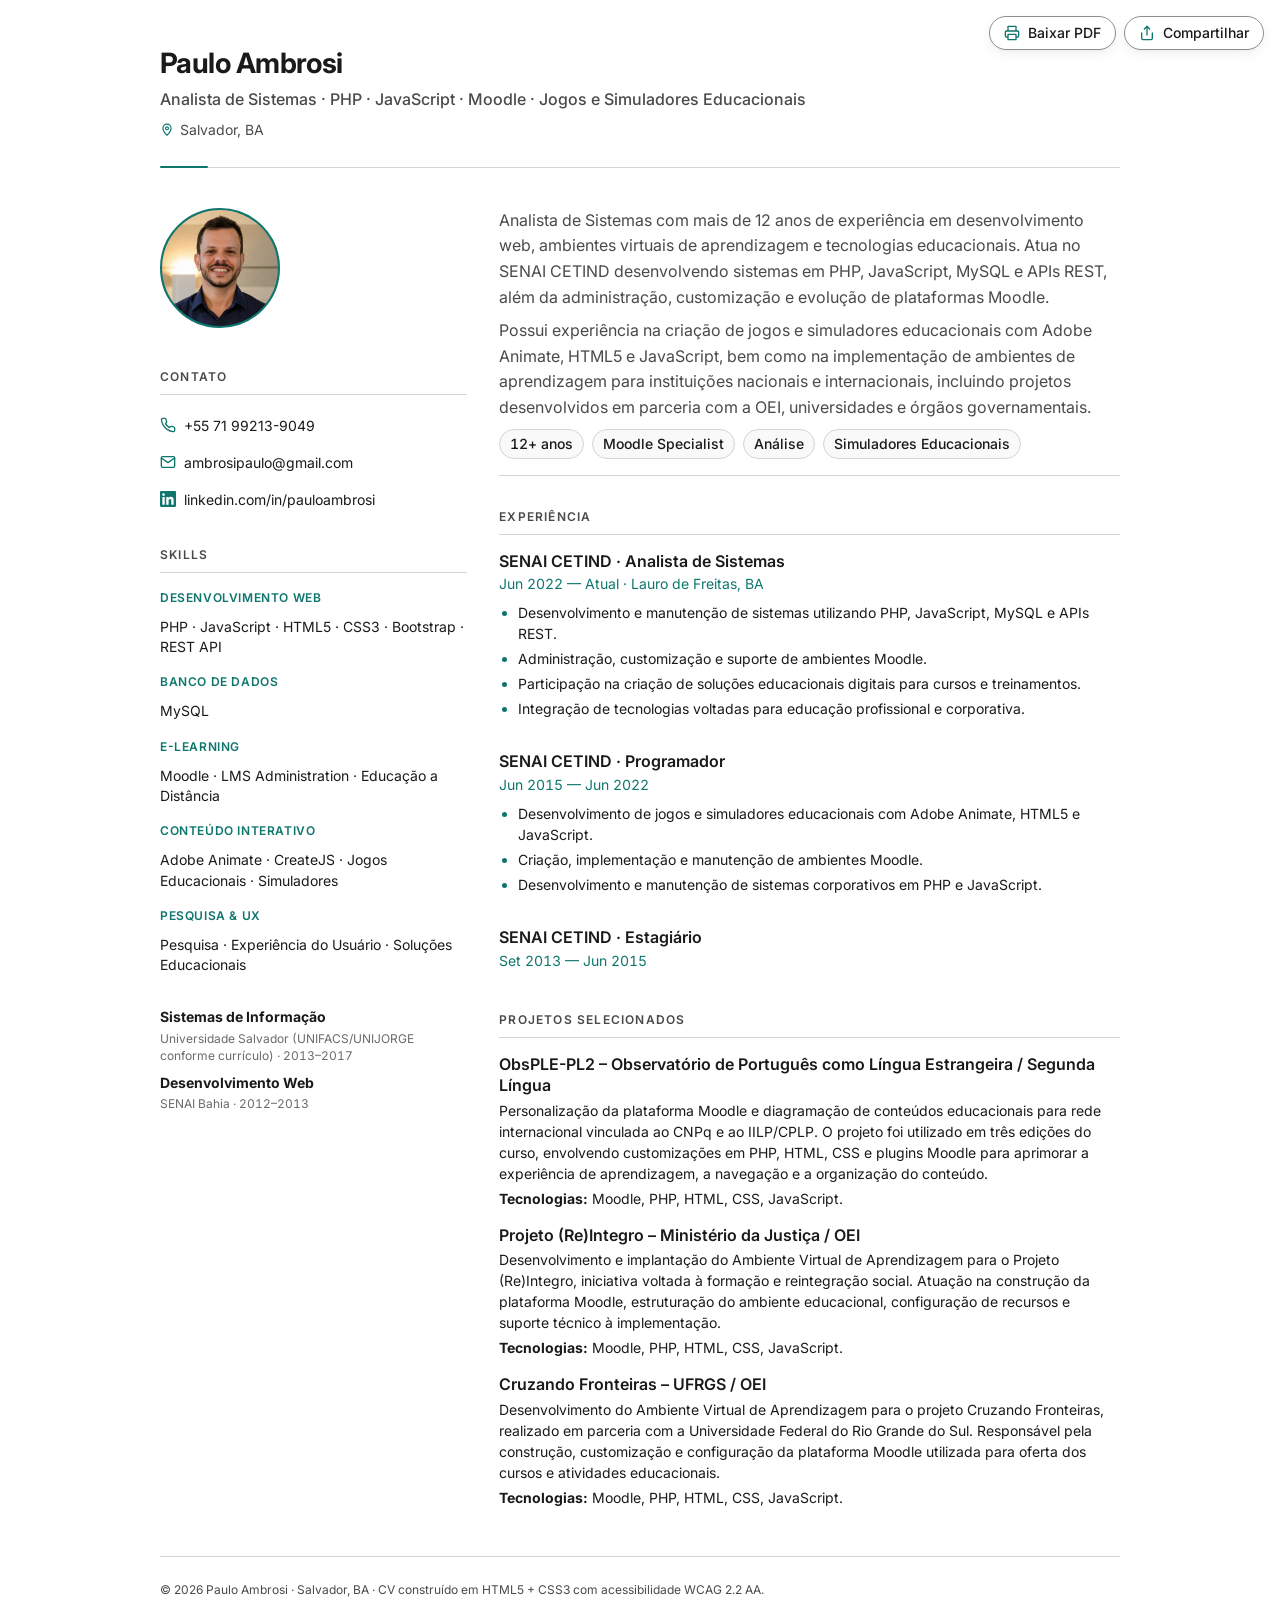
==== commit cbeb85ab: "add lora" ====
--- a/paulo/index.html
+++ b/paulo/index.html
@@ -23,14 +23,14 @@
   <meta property="og:image:width" content="1200">
   <meta property="og:image:height" content="630">
   <meta property="og:image:alt"
-    content="Bené Aragão — Designer Sênior de Produto. UX/UI, IA aplicada e acessibilidade certificada pelo W3Cx.">
+    content="Paulo Ambrosi — Analista de Sistemas · PHP · JavaScript · Moodle">
   <meta property="og:locale" content="pt_BR">
   <meta property="profile:first_name" content="Paulo">
   <meta property="profile:last_name" content="Ambrosi">
 
   <!-- Twitter -->
   <meta name="twitter:card" content="summary_large_image">
-  <meta name="twitter:title" content="Bené Aragão — Designer Sênior de Produto">
+  <meta name="twitter:title" content="Paulo Ambrosi — Analista de Sistemas · PHP · JavaScript · Moodle">
   <meta name="twitter:description"
     content="20+ anos em UX/UI, acessibilidade certificada (W3Cx) e IA aplicada. Brasília, DF.">
   <meta name="twitter:image" content="https://ambrosi.top/paulo/assets/og-image.png">
@@ -125,7 +125,7 @@
 
         <div class="profile">
           <span class="profile__initials" aria-hidden="true">PA</span> <img class="profile__photo"
-            src="assets/profile.jpg" alt="Foto de Bené Aragão" width="120" height="120" loading="eager" decoding="async"
+            src="assets/profile.jpg" alt="Foto de Paulo Ambrosi" width="120" height="120" loading="eager" decoding="async"
             onerror="this.remove()">
         </div>
 
@@ -139,7 +139,7 @@
                     stroke-linejoin="round"
                     d="M22 16.92v3a2 2 0 0 1-2.18 2 19.79 19.79 0 0 1-8.63-3.07 19.5 19.5 0 0 1-6-6 19.79 19.79 0 0 1-3.07-8.67A2 2 0 0 1 4.11 2h3a2 2 0 0 1 2 1.72c.13.96.36 1.9.7 2.81a2 2 0 0 1-.45 2.11L8.09 9.91a16 16 0 0 0 6 6l1.27-1.27a2 2 0 0 1 2.11-.45c.91.34 1.85.57 2.81.7A2 2 0 0 1 22 16.92z" />
                 </svg>
-                <span>+55 61 99213-9049</span>
+                <span>+55 71 99213-9049</span>
               </a>
             </li>
             <li>
